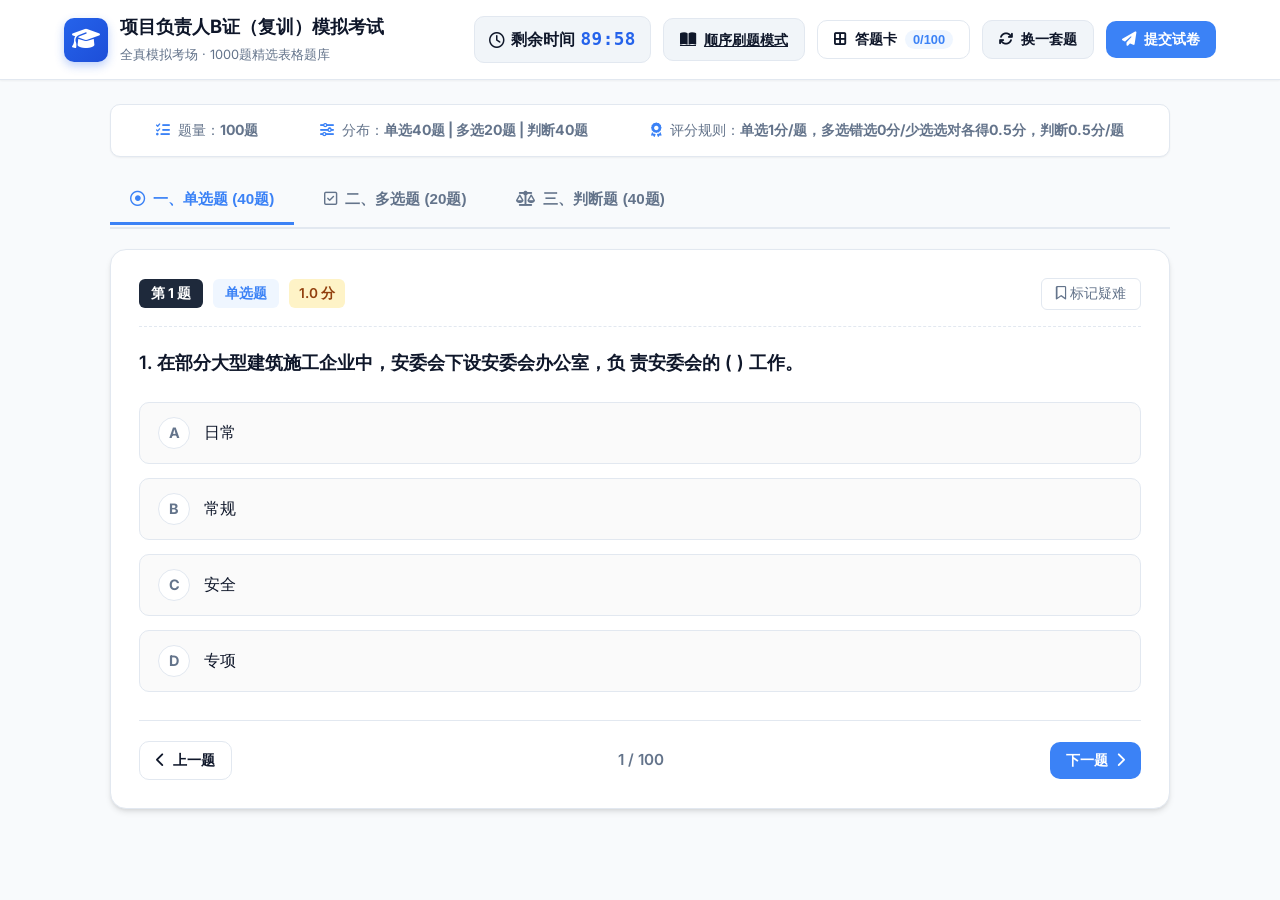
==== index.html @ 8f9ff899 "Add files via upload" ====
<!DOCTYPE html>
<html lang="zh-CN">
<head>
  <meta charset="UTF-8">
  <meta name="viewport" content="width=device-width, initial-scale=1.0">
  <title>项目负责人B证（复训）在线模拟考试系统</title>
  <!-- Google Fonts & Font Awesome Icons -->
  <link rel="preconnect" href="https://fonts.googleapis.com">
  <link rel="preconnect" href="https://fonts.gstatic.com" crossorigin>
  <link href="https://fonts.googleapis.com/css2?family=Inter:wght@400;500;600;700&display=swap" rel="stylesheet">
  <link rel="stylesheet" href="https://cdnjs.cloudflare.com/ajax/libs/font-awesome/6.4.0/css/all.min.css">
  <link rel="stylesheet" href="style.css">
</head>
<body>
  <div id="app">
    <!-- TOP NAVIGATION HEADER -->
    <header class="app-header">
      <div class="header-container">
        <div class="brand">
          <div class="brand-icon"><i class="fa-solid fa-graduation-cap"></i></div>
          <div class="brand-text">
            <h1>项目负责人B证（复训）模拟考试</h1>
            <span class="subtitle">全真模拟考场 · 1000题精选表格题库</span>
          </div>
        </div>

        <div class="header-right">
          <!-- Countdown Timer -->
          <div class="timer-box" id="timerBox">
            <i class="fa-regular fa-clock"></i>
            <span class="timer-label">剩余时间</span>
            <span class="timer-value" id="timerDisplay">90:00</span>
          </div>

          <!-- Switch to Sequential Practice Mode -->
          <a href="顺序练习.html" class="btn btn-secondary" title="进入顺序刷题模式">
            <i class="fa-solid fa-book-open"></i> 顺序刷题模式
          </a>

          <!-- Answer Sheet Button -->
          <button class="btn btn-outline" id="btnToggleSheet" title="查看答题卡">
            <i class="fa-solid fa-border-all"></i> 答题卡
            <span class="badge-count" id="answeredBadge">0/100</span>
          </button>

          <!-- Refresh Exam Button -->
          <button class="btn btn-secondary" id="btnRefreshExam" title="重新抽取考题">
            <i class="fa-solid fa-arrows-rotate"></i> 换一套题
          </button>

          <!-- Submit Button -->
          <button class="btn btn-primary" id="btnSubmitExam">
            <i class="fa-solid fa-paper-plane"></i> 提交试卷
          </button>
        </div>
      </div>
    </header>

    <!-- MAIN CONTENT AREA -->
    <main class="main-container">

      <!-- EXAM IN PROGRESS VIEW -->
      <section id="examView" class="view-section active">
        <!-- Exam Info Bar -->
        <div class="exam-info-bar">
          <div class="info-item">
            <i class="fa-solid fa-list-check"></i>
            <span>题量：<strong>100题</strong></span>
          </div>
          <div class="info-item">
            <i class="fa-solid fa-sliders"></i>
            <span>分布：<strong>单选40题 | 多选20题 | 判断40题</strong></span>
          </div>
          <div class="info-item">
            <i class="fa-solid fa-award"></i>
            <span>评分规则：<strong>单选1分/题，多选错选0分/少选选对各得0.5分，判断0.5分/题</strong></span>
          </div>
        </div>

        <!-- Section Navigation Tabs -->
        <div class="category-tabs">
          <button class="tab-btn active" data-cat="single">
            <i class="fa-regular fa-circle-dot"></i> 一、单选题 (40题)
          </button>
          <button class="tab-btn" data-cat="multiple">
            <i class="fa-regular fa-square-check"></i> 二、多选题 (20题)
          </button>
          <button class="tab-btn" data-cat="tf">
            <i class="fa-solid fa-scale-balanced"></i> 三、判断题 (40题)
          </button>
        </div>

        <!-- Current Question Display Card -->
        <div class="question-card" id="questionCard">
          <div class="card-header">
            <div class="question-tags">
              <span class="tag-num" id="qNumTag">第 1 题</span>
              <span class="tag-type" id="qTypeTag">单选题</span>
              <span class="tag-score" id="qScoreTag">1.0 分</span>
            </div>
            <button class="btn-mark" id="btnMarkCurrent">
              <i class="fa-regular fa-bookmark"></i> <span id="markBtnText">标记疑难</span>
            </button>
          </div>

          <div class="question-body">
            <h2 class="question-title" id="qTitle">题目加载中...</h2>
            <div class="options-container" id="optionsContainer">
              <!-- Options rendered dynamically -->
            </div>
          </div>

          <div class="card-footer">
            <button class="btn btn-outline" id="btnPrevQ">
              <i class="fa-solid fa-chevron-left"></i> 上一题
            </button>
            <div class="quick-jump-info">
              <span id="jumpText">1 / 100</span>
            </div>
            <button class="btn btn-primary" id="btnNextQ">
              下一题 <i class="fa-solid fa-chevron-right"></i>
            </button>
          </div>
        </div>
      </section>

      <!-- RESULT & SCORE ANALYSIS VIEW -->
      <section id="resultView" class="view-section">
        <div class="result-hero-card">
          <div class="score-badge-circle" id="scoreCircle">
            <div class="score-val" id="finalScoreVal">0.0</div>
            <div class="score-max">/ 100 分</div>
          </div>

          <div class="result-meta">
            <div class="status-banner" id="passStatusBanner">
              <i class="fa-solid fa-circle-check"></i> <span id="passStatusText">考试合格</span>
            </div>
            <p class="summary-text" id="summaryText">做答完成，用时 0分0秒</p>

            <div class="score-breakdown-grid">
              <div class="breakdown-card">
                <span class="bd-title">单选题得分</span>
                <span class="bd-val" id="singleScoreVal">0.0 / 40.0</span>
              </div>
              <div class="breakdown-card">
                <span class="bd-title">多选题得分</span>
                <span class="bd-val" id="multiScoreVal">0.0 / [加权]</span>
              </div>
              <div class="breakdown-card">
                <span class="bd-title">判断题得分</span>
                <span class="bd-val" id="tfScoreVal">0.0 / 20.0</span>
              </div>
            </div>

            <div class="result-actions">
              <button class="btn btn-primary btn-lg" id="btnRestartExam">
                <i class="fa-solid fa-arrows-rotate"></i> 再考一次（重新抽题）
              </button>
            </div>
          </div>
        </div>

        <!-- Filter and Review List -->
        <div class="review-section">
          <div class="review-header">
            <h3><i class="fa-solid fa-clipboard-list"></i> 试卷逐题解析与对错统计</h3>
            <div class="filter-btn-group">
              <button class="filter-btn active" data-filter="all">全部题目 (100)</button>
              <button class="filter-btn filter-wrong" data-filter="wrong">仅看错题 (<span id="wrongCountVal">0</span>)</button>
            </div>
          </div>

          <div class="review-list" id="reviewList">
            <!-- Review items dynamically generated -->
          </div>
        </div>
      </section>

    </main>

    <!-- ANSWER SHEET DRAWER MODAL -->
    <div class="modal-overlay" id="sheetModal">
      <div class="modal-card">
        <div class="modal-header">
          <h3><i class="fa-solid fa-border-all"></i> 答题卡 (全100题)</h3>
          <button class="modal-close" id="btnCloseSheet"><i class="fa-solid fa-xmark"></i></button>
        </div>
        <div class="modal-body">
          <div class="sheet-legend">
            <span class="legend-item"><span class="dot legend-answered"></span> 已答</span>
            <span class="legend-item"><span class="dot legend-unanswered"></span> 未答</span>
            <span class="legend-item"><span class="dot legend-marked"></span> 已标记</span>
          </div>

          <div class="sheet-section-title">一、单选题 (1 - 40)</div>
          <div class="sheet-grid" id="sheetGridSingle"></div>

          <div class="sheet-section-title">二、多选题 (41 - 60)</div>
          <div class="sheet-grid" id="sheetGridMulti"></div>

          <div class="sheet-section-title">三、判断题 (61 - 100)</div>
          <div class="sheet-grid" id="sheetGridTF"></div>
        </div>
        <div class="modal-footer">
          <button class="btn btn-primary btn-block" id="btnSubmitFromSheet">
            <i class="fa-solid fa-paper-plane"></i> 确认交卷
          </button>
        </div>
      </div>
    </div>
  </div>

  <!-- Load Question Bank JS -->
  <script src="questions_bank.js"></script>
  <!-- Load Main Application Logic JS -->
  <script src="app.js"></script>
</body>
</html>
---- style.css ----
/* ==========================================================================
   Project Leader B License Online Exam System - Modern Styling System
   ========================================================================== */

:root {
  --primary: #3b82f6;
  --primary-hover: #2563eb;
  --primary-light: #eff6ff;
  --success: #10b981;
  --success-light: #ecfdf5;
  --warning: #f59e0b;
  --warning-light: #fffbeb;
  --danger: #ef4444;
  --danger-light: #fef2f2;
  
  --bg-main: #f8fafc;
  --card-bg: #ffffff;
  --text-main: #0f172a;
  --text-muted: #64748b;
  --text-light: #94a3b8;
  --border-color: #e2e8f0;
  
  --shadow-sm: 0 1px 2px 0 rgb(0 0 0 / 0.05);
  --shadow-md: 0 4px 6px -1px rgb(0 0 0 / 0.1), 0 2px 4px -2px rgb(0 0 0 / 0.1);
  --shadow-lg: 0 10px 15px -3px rgb(0 0 0 / 0.1), 0 4px 6px -4px rgb(0 0 0 / 0.1);
  --radius-sm: 6px;
  --radius-md: 10px;
  --radius-lg: 16px;
  
  --font-sans: 'Inter', -apple-system, BlinkMacSystemFont, "Segoe UI", Roboto, "Helvetica Neue", Arial, sans-serif;
}

* {
  box-sizing: border-box;
  margin: 0;
  padding: 0;
}

body {
  font-family: var(--font-sans);
  background-color: var(--bg-main);
  color: var(--text-main);
  line-height: 1.6;
  -webkit-font-smoothing: antialiased;
}

#app {
  display: flex;
  flex-direction: column;
  min-height: 100vh;
}

/* ==================== HEADER ==================== */
.app-header {
  background-color: var(--card-bg);
  border-bottom: 1px solid var(--border-color);
  position: sticky;
  top: 0;
  z-index: 100;
  box-shadow: var(--shadow-sm);
}

.header-container {
  max-width: 1200px;
  margin: 0 auto;
  padding: 12px 24px;
  display: flex;
  align-items: center;
  justify-content: space-between;
  gap: 16px;
}

.brand {
  display: flex;
  align-items: center;
  gap: 12px;
}

.brand-icon {
  width: 44px;
  height: 44px;
  background: linear-gradient(135deg, #2563eb, #1d4ed8);
  color: white;
  border-radius: var(--radius-md);
  display: flex;
  align-items: center;
  justify-content: center;
  font-size: 1.4rem;
  box-shadow: 0 4px 10px rgba(37, 99, 235, 0.3);
}

.brand-text h1 {
  font-size: 1.15rem;
  font-weight: 700;
  color: var(--text-main);
}

.brand-text .subtitle {
  font-size: 0.8rem;
  color: var(--text-muted);
}

.header-right {
  display: flex;
  align-items: center;
  gap: 12px;
}

/* Timer */
.timer-box {
  display: flex;
  align-items: center;
  gap: 6px;
  background-color: #f1f5f9;
  padding: 8px 14px;
  border-radius: var(--radius-md);
  font-weight: 600;
  border: 1px solid var(--border-color);
  transition: all 0.3s ease;
}

.timer-box.warning {
  background-color: var(--danger-light);
  color: var(--danger);
  border-color: #fca5a5;
  animation: pulse 1.5s infinite;
}

.timer-value {
  font-size: 1.1rem;
  font-family: monospace;
  letter-spacing: 0.5px;
  color: var(--primary-hover);
}

.timer-box.warning .timer-value {
  color: var(--danger);
}

@keyframes pulse {
  0% { transform: scale(1); }
  50% { transform: scale(1.03); }
  100% { transform: scale(1); }
}

/* Buttons */
.btn {
  display: inline-flex;
  align-items: center;
  justify-content: center;
  gap: 8px;
  padding: 9px 16px;
  font-size: 0.9rem;
  font-weight: 600;
  border-radius: var(--radius-md);
  border: none;
  cursor: pointer;
  transition: all 0.2s ease;
}

.btn-primary {
  background-color: var(--primary);
  color: white;
}
.btn-primary:hover {
  background-color: var(--primary-hover);
  box-shadow: 0 4px 12px rgba(37, 99, 235, 0.25);
}

.btn-secondary {
  background-color: #f1f5f9;
  color: var(--text-main);
  border: 1px solid var(--border-color);
}
.btn-secondary:hover {
  background-color: #e2e8f0;
}

.btn-outline {
  background-color: transparent;
  color: var(--text-main);
  border: 1px solid var(--border-color);
}
.btn-outline:hover {
  background-color: var(--primary-light);
  color: var(--primary);
  border-color: var(--primary);
}

.badge-count {
  background-color: var(--primary-light);
  color: var(--primary);
  padding: 2px 8px;
  border-radius: 12px;
  font-size: 0.8rem;
  font-weight: 700;
}

.btn-lg {
  padding: 12px 28px;
  font-size: 1.05rem;
}

/* ==================== MAIN CONTENT ==================== */
.main-container {
  flex: 1;
  max-width: 1100px;
  width: 100%;
  margin: 24px auto;
  padding: 0 20px;
}

.view-section {
  display: none;
}
.view-section.active {
  display: block;
}

/* Exam Info Bar */
.exam-info-bar {
  display: flex;
  align-items: center;
  justify-content: space-around;
  background: white;
  padding: 14px 20px;
  border-radius: var(--radius-md);
  border: 1px solid var(--border-color);
  margin-bottom: 20px;
  box-shadow: var(--shadow-sm);
  flex-wrap: wrap;
  gap: 12px;
}

.info-item {
  display: flex;
  align-items: center;
  gap: 8px;
  font-size: 0.88rem;
  color: var(--text-muted);
}
.info-item i {
  color: var(--primary);
}

/* Section Navigation Tabs */
.category-tabs {
  display: flex;
  gap: 10px;
  margin-bottom: 20px;
  border-bottom: 2px solid var(--border-color);
  padding-bottom: 2px;
}

.tab-btn {
  padding: 12px 20px;
  background: transparent;
  border: none;
  border-bottom: 3px solid transparent;
  font-size: 0.95rem;
  font-weight: 600;
  color: var(--text-muted);
  cursor: pointer;
  transition: all 0.2s ease;
  display: flex;
  align-items: center;
  gap: 8px;
}

.tab-btn:hover {
  color: var(--primary);
}

.tab-btn.active {
  color: var(--primary);
  border-bottom-color: var(--primary);
}

/* Question Card */
.question-card {
  background: white;
  border-radius: var(--radius-lg);
  border: 1px solid var(--border-color);
  box-shadow: var(--shadow-md);
  padding: 28px;
}

.card-header {
  display: flex;
  align-items: center;
  justify-content: space-between;
  margin-bottom: 20px;
  padding-bottom: 16px;
  border-bottom: 1px dashed var(--border-color);
}

.question-tags {
  display: flex;
  align-items: center;
  gap: 10px;
}

.tag-num {
  background-color: #1e293b;
  color: white;
  padding: 4px 12px;
  border-radius: var(--radius-sm);
  font-size: 0.85rem;
  font-weight: 700;
}

.tag-type {
  background-color: var(--primary-light);
  color: var(--primary);
  padding: 4px 12px;
  border-radius: var(--radius-sm);
  font-size: 0.85rem;
  font-weight: 600;
}

.tag-score {
  background-color: #fef3c7;
  color: #92400e;
  padding: 4px 10px;
  border-radius: var(--radius-sm);
  font-size: 0.85rem;
  font-weight: 600;
}

.btn-mark {
  background: transparent;
  border: 1px solid var(--border-color);
  color: var(--text-muted);
  padding: 6px 14px;
  border-radius: var(--radius-sm);
  font-size: 0.85rem;
  cursor: pointer;
  transition: all 0.2s ease;
}

.btn-mark:hover, .btn-mark.marked {
  background-color: var(--warning-light);
  color: var(--warning);
  border-color: var(--warning);
}

.question-title {
  font-size: 1.15rem;
  font-weight: 600;
  line-height: 1.7;
  color: var(--text-main);
  margin-bottom: 24px;
}

/* Options Container */
.options-container {
  display: flex;
  flex-direction: column;
  gap: 14px;
  margin-bottom: 28px;
}

.option-item {
  display: flex;
  align-items: center;
  gap: 14px;
  padding: 14px 18px;
  border-radius: var(--radius-md);
  border: 1.5px solid var(--border-color);
  background-color: #fafafa;
  cursor: pointer;
  transition: all 0.2s ease;
  user-select: none;
}

.option-item:hover {
  border-color: #93c5fd;
  background-color: var(--primary-light);
}

.option-item.selected {
  border-color: var(--primary);
  background-color: var(--primary-light);
  box-shadow: 0 0 0 1px var(--primary);
}

.option-key {
  width: 32px;
  height: 32px;
  border-radius: 50%;
  background-color: white;
  border: 1.5px solid var(--border-color);
  display: flex;
  align-items: center;
  justify-content: center;
  font-weight: 700;
  font-size: 0.9rem;
  color: var(--text-muted);
  flex-shrink: 0;
  transition: all 0.2s ease;
}

.option-item.selected .option-key {
  background-color: var(--primary);
  border-color: var(--primary);
  color: white;
}

.option-text {
  font-size: 1rem;
  color: var(--text-main);
  flex: 1;
}

/* Card Footer Nav */
.card-footer {
  display: flex;
  align-items: center;
  justify-content: space-between;
  padding-top: 20px;
  border-top: 1px solid var(--border-color);
}

.quick-jump-info {
  font-weight: 600;
  color: var(--text-muted);
  font-size: 0.95rem;
}

/* ==================== RESULT VIEW ==================== */
.result-hero-card {
  background: white;
  border-radius: var(--radius-lg);
  border: 1px solid var(--border-color);
  box-shadow: var(--shadow-lg);
  padding: 36px;
  display: flex;
  align-items: center;
  gap: 40px;
  margin-bottom: 30px;
}

.score-badge-circle {
  width: 170px;
  height: 170px;
  border-radius: 50%;
  background: linear-gradient(135deg, #10b981, #059669);
  color: white;
  display: flex;
  flex-direction: column;
  align-items: center;
  justify-content: center;
  box-shadow: 0 10px 25px rgba(16, 185, 129, 0.3);
  flex-shrink: 0;
}

.score-badge-circle.fail {
  background: linear-gradient(135deg, #ef4444, #dc2626);
  box-shadow: 0 10px 25px rgba(239, 68, 68, 0.3);
}

.score-val {
  font-size: 2.8rem;
  font-weight: 800;
  line-height: 1;
}

.score-max {
  font-size: 0.85rem;
  opacity: 0.85;
  margin-top: 4px;
}

.result-meta {
  flex: 1;
}

.status-banner {
  display: inline-flex;
  align-items: center;
  gap: 8px;
  font-size: 1.3rem;
  font-weight: 700;
  color: var(--success);
  margin-bottom: 6px;
}

.status-banner.fail {
  color: var(--danger);
}

.summary-text {
  color: var(--text-muted);
  font-size: 0.95rem;
  margin-bottom: 20px;
}

.score-breakdown-grid {
  display: grid;
  grid-template-columns: repeat(auto-fit, minmax(130px, 1fr));
  gap: 12px;
  margin-bottom: 24px;
}

.breakdown-card {
  background: #f8fafc;
  padding: 12px 16px;
  border-radius: var(--radius-md);
  border: 1px solid var(--border-color);
  display: flex;
  flex-direction: column;
}

.bd-title {
  font-size: 0.8rem;
  color: var(--text-muted);

}

.bd-val {
  font-size: 1.1rem;
  font-weight: 700;
  color: var(--text-main);
  margin-top: 2px;
}

/* Review Section */
.review-section {
  background: white;
  border-radius: var(--radius-lg);
  border: 1px solid var(--border-color);
  box-shadow: var(--shadow-sm);
  padding: 24px;
}

.review-header {
  display: flex;
  align-items: center;
  justify-content: space-between;
  margin-bottom: 20px;
  padding-bottom: 16px;
  border-bottom: 1px solid var(--border-color);
  flex-wrap: wrap;
  gap: 12px;
}

.review-header h3 {
  font-size: 1.1rem;
  font-weight: 700;

  display: flex;
  align-items: center;
  gap: 8px;
}

.filter-btn-group {
  display: flex;
  gap: 8px;
}

.filter-btn {
  padding: 6px 14px;
  border-radius: 20px;
  border: 1px solid var(--border-color);
  background: transparent;
  font-size: 0.85rem;
  font-weight: 600;
  color: var(--text-muted);
  cursor: pointer;
  transition: all 0.2s ease;
}

.filter-btn.active {
  background-color: var(--primary);
  color: white;
  border-color: var(--primary);
}

.filter-btn.filter-wrong.active {
  background-color: var(--danger);
  border-color: var(--danger);
}

.review-list {
  display: flex;
  flex-direction: column;
  gap: 20px;
}

.review-item {
  border: 1px solid var(--border-color);
  border-radius: var(--radius-md);
  padding: 20px;
  background-color: #fafafa;
}

.review-item.correct {
  border-left: 5px solid var(--success);
}

.review-item.wrong {
  border-left: 5px solid var(--danger);
}

.review-item.partial {
  border-left: 5px solid var(--warning);
}

.review-item-header {
  display: flex;
  align-items: center;
  justify-content: space-between;
  margin-bottom: 12px;
}

.badge-result {
  font-size: 0.8rem;
  font-weight: 700;
  padding: 3px 10px;
  border-radius: 12px;
}

.badge-result.correct {
  background-color: var(--success-light);
  color: var(--success);
}

.badge-result.wrong {
  background-color: var(--danger-light);
  color: var(--danger);
}

.badge-result.partial {
  background-color: var(--warning-light);
  color: var(--warning);
}

.review-prompt {
  font-size: 1rem;
  font-weight: 600;
  margin-bottom: 14px;
  line-height: 1.6;
}

.review-opts {
  display: flex;
  flex-direction: column;
  gap: 8px;
  margin-bottom: 14px;
}

.review-opt-line {
  font-size: 0.9rem;
  padding: 8px 12px;
  border-radius: var(--radius-sm);
  background-color: white;
  border: 1px solid var(--border-color);
}

.review-opt-line.is-user {
  border-color: #fca5a5;
  background-color: var(--danger-light);
  color: var(--danger);
}

.review-opt-line.is-correct {
  border-color: #6ee7b7;
  background-color: var(--success-light);
  color: var(--success);
  font-weight: 600;
}

.review-ans-row {
  display: flex;
  gap: 20px;
  font-size: 0.9rem;
  background-color: white;
  padding: 10px 14px;
  border-radius: var(--radius-sm);
  border: 1px solid var(--border-color);
}

/* ==================== MODAL / ANSWER SHEET ==================== */
.modal-overlay {
  position: fixed;
  top: 0;
  left: 0;
  right: 0;
  bottom: 0;
  background-color: rgba(15, 23, 42, 0.5);
  backdrop-filter: blur(4px);
  display: flex;
  align-items: center;
  justify-content: center;
  z-index: 200;
  opacity: 0;
  pointer-events: none;
  transition: opacity 0.25s ease;
}

.modal-overlay.active {
  opacity: 1;
  pointer-events: auto;
}

.modal-card {
  background: white;
  width: 90%;
  max-width: 680px;
  max-height: 85vh;
  border-radius: var(--radius-lg);
  box-shadow: var(--shadow-lg);
  display: flex;
  flex-direction: column;
  overflow: hidden;
  animation: slideUp 0.3s ease;
}

@keyframes slideUp {
  from { transform: translateY(20px); opacity: 0; }
  to { transform: translateY(0); opacity: 1; }
}

.modal-header {
  padding: 18px 24px;
  border-bottom: 1px solid var(--border-color);
  display: flex;
  align-items: center;
  justify-content: space-between;
}

.modal-header h3 {
  font-size: 1.1rem;
  font-weight: 700;
}

.modal-close {
  background: transparent;
  border: none;
  font-size: 1.2rem;
  color: var(--text-muted);
  cursor: pointer;
}

.modal-body {
  padding: 20px 24px;
  overflow-y: auto;
  flex: 1;
}

.sheet-legend {
  display: flex;
  gap: 16px;
  margin-bottom: 16px;
  font-size: 0.85rem;
}

.legend-item {
  display: flex;
  align-items: center;
  gap: 6px;
}

.dot {
  width: 10px;
  height: 10px;
  border-radius: 50%;
}

.legend-answered { background-color: var(--primary); }
.legend-unanswered { background-color: #cbd5e1; }
.legend-marked { background-color: var(--warning); }

.sheet-section-title {
  font-size: 0.85rem;
  font-weight: 700;
  color: var(--text-muted);
  margin: 14px 0 10px 0;
}

.sheet-grid {
  display: grid;
  grid-template-columns: repeat(auto-fill, minmax(42px, 1fr));
  gap: 8px;
}

.sheet-btn {
  height: 38px;
  border-radius: var(--radius-sm);
  border: 1px solid var(--border-color);
  background-color: #f8fafc;
  font-size: 0.85rem;
  font-weight: 600;
  color: var(--text-main);
  cursor: pointer;
  display: flex;
  align-items: center;
  justify-content: center;
  position: relative;
  transition: all 0.15s ease;
}

.sheet-btn:hover {
  border-color: var(--primary);
  color: var(--primary);
}

.sheet-btn.answered {
  background-color: var(--primary);
  border-color: var(--primary);
  color: white;
}

.sheet-btn.marked::after {
  content: '';
  position: absolute;
  top: 3px;
  right: 3px;
  width: 7px;
  height: 7px;
  background-color: var(--warning);
  border-radius: 50%;
}

.sheet-btn.current {
  box-shadow: 0 0 0 2px var(--warning-light), 0 0 0 4px var(--primary);
}

.modal-footer {
  padding: 16px 24px;
  border-top: 1px solid var(--border-color);
  background-color: #fafafa;
}

.btn-block {
  width: 100%;
}

/* Responsive adjustments */
@media (max-width: 768px) {
  .header-container {
    flex-direction: column;
    align-items: flex-start;
  }
  .header-right {
    width: 100%;
    justify-content: space-between;
  }
  .result-hero-card {
    flex-direction: column;
    text-align: center;
  }
  .card-footer {
    flex-wrap: wrap;
    gap: 12px;
  }
}
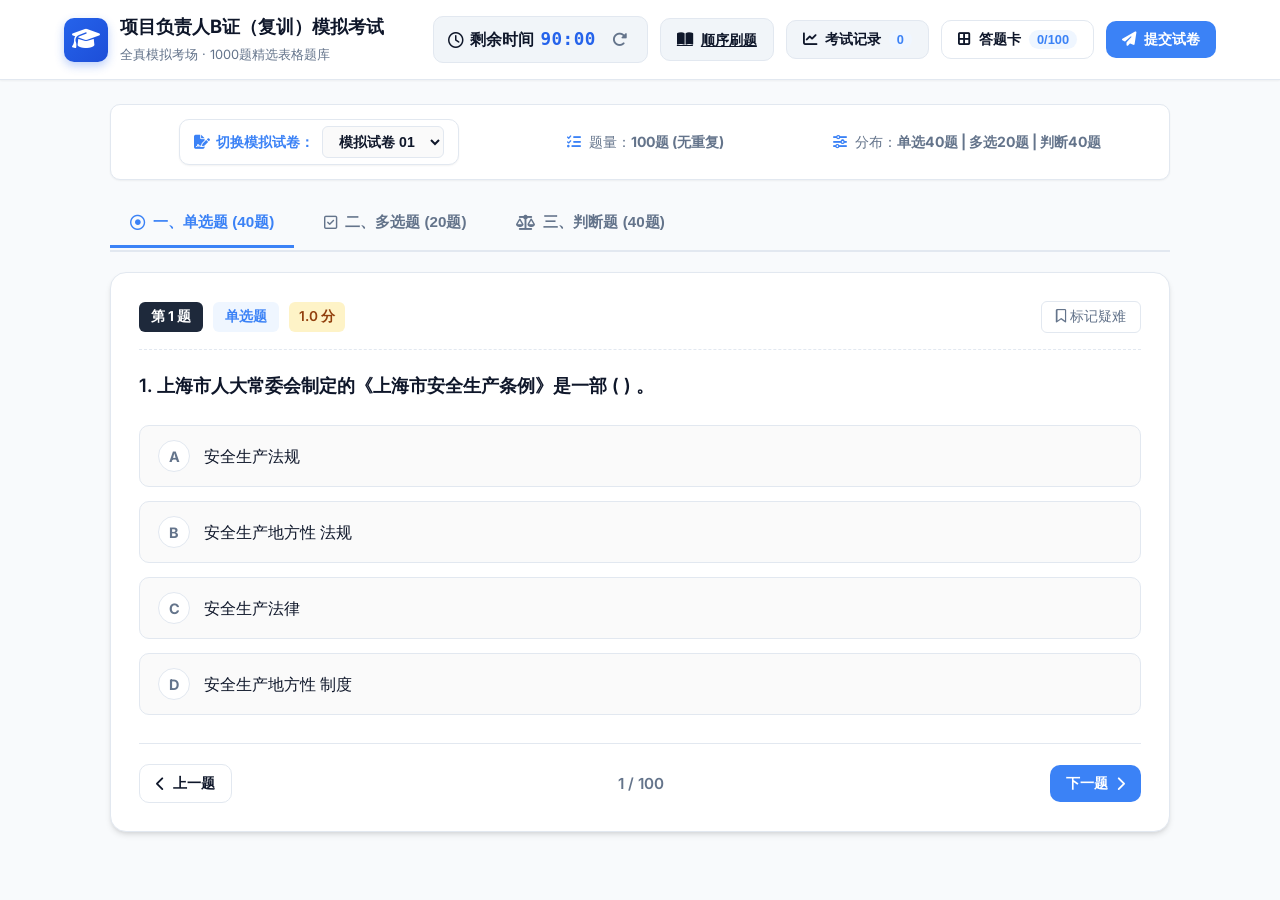
==== commit 10f9a843: "Add files via upload" ====
--- a/index.html
+++ b/index.html
@@ -30,12 +30,21 @@
             <i class="fa-regular fa-clock"></i>
             <span class="timer-label">剩余时间</span>
             <span class="timer-value" id="timerDisplay">90:00</span>
+            <button class="btn-reset-timer" id="btnResetTimer" title="刷新/重置考试时间为 90分钟">
+              <i class="fa-solid fa-rotate-right"></i>
+            </button>
           </div>
 
           <!-- Switch to Sequential Practice Mode -->
           <a href="顺序练习.html" class="btn btn-secondary" title="进入顺序刷题模式">
-            <i class="fa-solid fa-book-open"></i> 顺序刷题模式
+            <i class="fa-solid fa-book-open"></i> 顺序刷题
           </a>
+
+          <!-- History Records Button -->
+          <button class="btn btn-secondary" id="btnExamHistory" title="查看考试记录与数据分析">
+            <i class="fa-solid fa-chart-line"></i> 考试记录
+            <span class="badge-count" id="recordCountBadge">0</span>
+          </button>
 
           <!-- Answer Sheet Button -->
           <button class="btn btn-outline" id="btnToggleSheet" title="查看答题卡">
@@ -43,11 +52,6 @@
             <span class="badge-count" id="answeredBadge">0/100</span>
           </button>
 
-          <!-- Refresh Exam Button -->
-          <button class="btn btn-secondary" id="btnRefreshExam" title="重新抽取考题">
-            <i class="fa-solid fa-arrows-rotate"></i> 换一套题
-          </button>
-
           <!-- Submit Button -->
           <button class="btn btn-primary" id="btnSubmitExam">
             <i class="fa-solid fa-paper-plane"></i> 提交试卷
@@ -61,19 +65,31 @@
 
       <!-- EXAM IN PROGRESS VIEW -->
       <section id="examView" class="view-section active">
-        <!-- Exam Info Bar -->
+        <!-- Exam Info Bar & Paper Selector -->
         <div class="exam-info-bar">
+          <div class="paper-select-wrapper">
+            <label for="paperSelect"><i class="fa-solid fa-file-signature"></i> 切换模拟试卷：</label>
+            <select id="paperSelect" class="paper-select-dropdown">
+              <option value="1">模拟试卷 01</option>
+              <option value="2">模拟试卷 02</option>
+              <option value="3">模拟试卷 03</option>
+              <option value="4">模拟试卷 04</option>
+              <option value="5">模拟试卷 05</option>
+              <option value="6">模拟试卷 06</option>
+              <option value="7">模拟试卷 07</option>
+              <option value="8">模拟试卷 08</option>
+              <option value="9">模拟试卷 09</option>
+              <option value="10">模拟试卷 10</option>
+            </select>
+          </div>
+
           <div class="info-item">
             <i class="fa-solid fa-list-check"></i>
-            <span>题量：<strong>100题</strong></span>
+            <span>题量：<strong>100题 (无重复)</strong></span>
           </div>
           <div class="info-item">
             <i class="fa-solid fa-sliders"></i>
             <span>分布：<strong>单选40题 | 多选20题 | 判断40题</strong></span>
-          </div>
-          <div class="info-item">
-            <i class="fa-solid fa-award"></i>
-            <span>评分规则：<strong>单选1分/题，多选错选0分/少选选对各得0.5分，判断0.5分/题</strong></span>
           </div>
         </div>
 
@@ -124,8 +140,9 @@
         </div>
       </section>
 
-      <!-- RESULT & SCORE ANALYSIS VIEW -->
+      <!-- RESULT & DETAILED SCORE ANALYTICS VIEW -->
       <section id="resultView" class="view-section">
+        <!-- Hero Score Header -->
         <div class="result-hero-card">
           <div class="score-badge-circle" id="scoreCircle">
             <div class="score-val" id="finalScoreVal">0.0</div>
@@ -138,36 +155,139 @@
             </div>
             <p class="summary-text" id="summaryText">做答完成，用时 0分0秒</p>
 
-            <div class="score-breakdown-grid">
-              <div class="breakdown-card">
-                <span class="bd-title">单选题得分</span>
-                <span class="bd-val" id="singleScoreVal">0.0 / 40.0</span>
-              </div>
-              <div class="breakdown-card">
-                <span class="bd-title">多选题得分</span>
-                <span class="bd-val" id="multiScoreVal">0.0 / [加权]</span>
-              </div>
-              <div class="breakdown-card">
-                <span class="bd-title">判断题得分</span>
-                <span class="bd-val" id="tfScoreVal">0.0 / 20.0</span>
-              </div>
-            </div>
-
             <div class="result-actions">
-              <button class="btn btn-primary btn-lg" id="btnRestartExam">
-                <i class="fa-solid fa-arrows-rotate"></i> 再考一次（重新抽题）
-              </button>
-            </div>
-          </div>
-        </div>
-
-        <!-- Filter and Review List -->
-        <div class="review-section">
+              <button class="btn btn-primary" id="btnRestartExam">
+                <i class="fa-solid fa-arrows-rotate"></i> 重新作答本卷
+              </button>
+              <button class="btn btn-secondary" id="btnOpenHistoryView">
+                <i class="fa-solid fa-clock-rotate-left"></i> 查看历史考试记录
+              </button>
+            </div>
+          </div>
+        </div>
+
+        <!-- DETAILED ANALYTICS DASHBOARD -->
+        <div class="analytics-dashboard-card">
+          <h3 class="dashboard-title"><i class="fa-solid fa-chart-pie"></i> 试卷三维深度数据分析</h3>
+          
+          <div class="analytics-grid">
+            <!-- Single Choice Analytics -->
+            <div class="analytics-card">
+              <div class="card-top">
+                <div class="type-icon single-color"><i class="fa-regular fa-circle-dot"></i></div>
+                <div class="type-name">单选题数据分析</div>
+              </div>
+              <div class="score-rate-row">
+                <span class="rate-label">得分率</span>
+                <span class="rate-val" id="singleScoreRateVal">0.0%</span>
+              </div>
+              <div class="stat-progress-bar">
+                <div class="fill" id="singleScoreFill" style="width: 0%;"></div>
+              </div>
+              <div class="stat-metrics-list">
+                <div class="metric-item">
+                  <span>正确题数：</span>
+                  <strong id="singleCorrectText">0 / 40 题</strong>
+                </div>
+                <div class="metric-item">
+                  <span>单选得分：</span>
+                  <strong id="singleScoreVal">0.0 / 40.0 分</strong>
+                </div>
+              </div>
+            </div>
+
+            <!-- Multiple Choice Analytics (3-Way Split!) -->
+            <div class="analytics-card">
+              <div class="card-top">
+                <div class="type-icon multi-color"><i class="fa-regular fa-square-check"></i></div>
+                <div class="type-name">多选题数据分析 (分拆统计)</div>
+              </div>
+              <div class="score-rate-row">
+                <span class="rate-label">得分率</span>
+                <span class="rate-val" id="multiScoreRateVal">0.0%</span>
+              </div>
+              <div class="stat-progress-bar">
+                <div class="fill multi-bg" id="multiScoreFill" style="width: 0%;"></div>
+              </div>
+              <div class="stat-metrics-list">
+                <div class="metric-item">
+                  <span>全对数量 (正确):</span>
+                  <strong class="text-success" id="multiCorrectText">0 题 (0.0%)</strong>
+                </div>
+                <div class="metric-item">
+                  <span>漏选数量 (少选):</span>
+                  <strong class="text-warning" id="multiMissedText">0 题 (0.0%)</strong>
+                </div>
+                <div class="metric-item">
+                  <span>错选数量 (选错):</span>
+                  <strong class="text-danger" id="multiWrongText">0 题 (0.0%)</strong>
+                </div>
+                <div class="metric-item" style="border-top: 1px dashed var(--border-color); padding-top: 6px;">
+                  <span>多选得分：</span>
+                  <strong id="multiScoreVal">0.0 / 40.0 分</strong>
+                </div>
+              </div>
+            </div>
+
+            <!-- True/False Choice Analytics -->
+            <div class="analytics-card">
+              <div class="card-top">
+                <div class="type-icon tf-color"><i class="fa-solid fa-scale-balanced"></i></div>
+                <div class="type-name">判断题数据分析</div>
+              </div>
+              <div class="score-rate-row">
+                <span class="rate-label">得分率</span>
+                <span class="rate-val" id="tfScoreRateVal">0.0%</span>
+              </div>
+              <div class="stat-progress-bar">
+                <div class="fill tf-bg" id="tfScoreFill" style="width: 0%;"></div>
+              </div>
+              <div class="stat-metrics-list">
+                <div class="metric-item">
+                  <span>正确题数：</span>
+                  <strong id="tfCorrectText">0 / 40 题</strong>
+                </div>
+                <div class="metric-item">
+                  <span>判断得分：</span>
+                  <strong id="tfScoreVal">0.0 / 20.0 分</strong>
+                </div>
+              </div>
+            </div>
+          </div>
+        </div>
+
+        <!-- EXAM-SPECIFIC WRONG QUESTIONS SECTION (With Category Filter) -->
+        <div class="exam-wrong-section" id="examWrongSection">
+          <div class="exam-wrong-header">
+            <h3><i class="fa-solid fa-triangle-exclamation"></i> 本套试卷专属错题集 (<span id="examWrongTotalCount">0</span> 题)</h3>
+            <div class="exam-wrong-filter-bar">
+              <button class="exam-filter-btn active" data-exam-filter="all">
+                全部错题 (<span id="filterCountAll">0</span>)
+              </button>
+              <button class="exam-filter-btn" data-exam-filter="single">
+                单选题 (<span id="filterCountSingle">0</span>)
+              </button>
+              <button class="exam-filter-btn" data-exam-filter="multiple">
+                多选题 (<span id="filterCountMultiple">0</span>)
+              </button>
+              <button class="exam-filter-btn" data-exam-filter="tf">
+                判断题 (<span id="filterCountTF">0</span>)
+              </button>
+            </div>
+          </div>
+
+          <div class="review-list" id="examWrongReviewList">
+            <!-- Wrong items dynamically generated -->
+          </div>
+        </div>
+
+        <!-- Full Review List Container -->
+        <div class="review-section" style="margin-top: 24px;">
           <div class="review-header">
-            <h3><i class="fa-solid fa-clipboard-list"></i> 试卷逐题解析与对错统计</h3>
+            <h3><i class="fa-solid fa-clipboard-list"></i> 试卷全量 100 题逐题解析</h3>
             <div class="filter-btn-group">
-              <button class="filter-btn active" data-filter="all">全部题目 (100)</button>
-              <button class="filter-btn filter-wrong" data-filter="wrong">仅看错题 (<span id="wrongCountVal">0</span>)</button>
+              <button class="filter-btn active" data-filter="all">全量题目 (100)</button>
+              <button class="filter-btn filter-wrong" data-filter="wrong">仅看错题与漏选 (<span id="wrongCountVal">0</span>)</button>
             </div>
           </div>
 
@@ -209,11 +329,44 @@
         </div>
       </div>
     </div>
+
+    <!-- EXAM HISTORY RECORDS MODAL -->
+    <div class="modal-overlay" id="historyModal">
+      <div class="modal-card modal-lg">
+        <div class="modal-header">
+          <h3><i class="fa-solid fa-clock-rotate-left"></i> 模拟考试历史记录与数据档案</h3>
+          <button class="modal-close" id="btnCloseHistory"><i class="fa-solid fa-xmark"></i></button>
+        </div>
+        <div class="modal-body">
+          <div class="history-summary-bar">
+            <div class="h-stat-item">
+              <span>累计提交考卷</span>
+              <strong id="hTotalExams">0 套</strong>
+            </div>
+            <div class="h-stat-item">
+              <span>合格卷数</span>
+              <strong class="text-success" id="hPassExams">0 套</strong>
+            </div>
+            <div class="h-stat-item">
+              <span>平均得分</span>
+              <strong id="hAvgScore">0.0 分</strong>
+            </div>
+            <button class="btn btn-sm btn-outline-danger" id="btnClearHistory">
+              <i class="fa-solid fa-trash-can"></i> 清空考试记录
+            </button>
+          </div>
+
+          <div class="history-records-list" id="historyRecordsList">
+            <!-- Records rendered dynamically -->
+          </div>
+        </div>
+      </div>
+    </div>
   </div>
 
   <!-- Load Question Bank JS -->
-  <script src="questions_bank.js"></script>
+  <script src="questions_bank.js?v=20260731_v3"></script>
   <!-- Load Main Application Logic JS -->
-  <script src="app.js"></script>
+  <script src="app.js?v=20260731_v3"></script>
 </body>
 </html>
--- a/style.css
+++ b/style.css
@@ -137,6 +137,27 @@
   color: var(--danger);
 }
 
+.btn-reset-timer {
+  background: transparent;
+  border: none;
+  color: var(--text-muted);
+  cursor: pointer;
+  padding: 4px 6px;
+  border-radius: 4px;
+  display: flex;
+  align-items: center;
+  justify-content: center;
+  font-size: 0.95rem;
+  transition: all 0.25s ease;
+  margin-left: 4px;
+}
+
+.btn-reset-timer:hover {
+  background-color: var(--primary-light);
+  color: var(--primary);
+  transform: rotate(180deg);
+}
+
 @keyframes pulse {
   0% { transform: scale(1); }
   50% { transform: scale(1.03); }
@@ -855,3 +876,348 @@
     gap: 12px;
   }
 }
+
+/* ==================== PAPER SELECTOR & HEADER EXTRA ==================== */
+.paper-select-wrapper {
+  display: flex;
+  align-items: center;
+  gap: 8px;
+  background-color: var(--card-bg);
+  padding: 6px 14px;
+  border-radius: var(--radius-md);
+  border: 1px solid var(--border-color);
+  box-shadow: var(--shadow-sm);
+}
+
+.paper-select-wrapper label {
+  font-size: 0.88rem;
+  font-weight: 700;
+  color: var(--primary);
+  display: flex;
+  align-items: center;
+  gap: 6px;
+
+}
+
+.paper-select-dropdown {
+  padding: 6px 12px;
+  border-radius: var(--radius-sm);
+  border: 1px solid var(--border-color);
+  font-size: 0.88rem;
+  font-weight: 600;
+  color: var(--text-main);
+  outline: none;
+  background-color: #fafafa;
+  cursor: pointer;
+
+}
+
+.paper-select-dropdown:focus {
+  border-color: var(--primary);
+}
+
+/* ==================== ANALYTICS DASHBOARD CARD ==================== */
+.analytics-dashboard-card {
+  background-color: var(--card-bg);
+  border: 1px solid var(--border-color);
+  border-radius: var(--radius-lg);
+  padding: 24px;
+  margin-top: 24px;
+  box-shadow: var(--shadow-sm);
+}
+
+.dashboard-title {
+  font-size: 1.15rem;
+  font-weight: 700;
+  color: var(--text-main);
+  margin-bottom: 20px;
+  display: flex;
+  align-items: center;
+  gap: 10px;
+}
+
+.analytics-grid {
+  display: grid;
+  grid-template-columns: repeat(auto-fit, minmax(300px, 1fr));
+  gap: 20px;
+}
+
+.analytics-card {
+  background-color: #f8fafc;
+  border: 1.5px solid var(--border-color);
+  border-radius: var(--radius-md);
+  padding: 18px;
+  display: flex;
+  flex-direction: column;
+  gap: 12px;
+}
+
+.analytics-card .card-top {
+  display: flex;
+  align-items: center;
+  gap: 12px;
+}
+
+.analytics-card .type-icon {
+  width: 38px;
+  height: 38px;
+  border-radius: var(--radius-md);
+  display: flex;
+  align-items: center;
+  justify-content: center;
+  font-size: 1.1rem;
+  color: white;
+}
+
+.single-color { background-color: #3b82f6; }
+.multi-color { background-color: #8b5cf6; }
+.tf-color { background-color: #059669; }
+
+.analytics-card .type-name {
+  font-size: 1rem;
+  font-weight: 700;
+  color: var(--text-main);
+}
+
+.score-rate-row {
+  display: flex;
+  justify-content: space-between;
+  align-items: center;
+}
+
+.score-rate-row .rate-label {
+  font-size: 0.85rem;
+  color: var(--text-muted);
+  font-weight: 600;
+}
+
+.score-rate-row .rate-val {
+  font-size: 1.35rem;
+  font-weight: 800;
+  color: var(--primary);
+}
+
+.stat-progress-bar {
+  height: 8px;
+  background-color: #e2e8f0;
+  border-radius: 4px;
+  overflow: hidden;
+}
+
+.stat-progress-bar .fill {
+  height: 100%;
+  background-color: var(--primary);
+  transition: width 0.4s ease;
+}
+
+.stat-progress-bar .fill.multi-bg { background-color: #8b5cf6; }
+.stat-progress-bar .fill.tf-bg { background-color: #059669; }
+
+.stat-metrics-list {
+  display: flex;
+  flex-direction: column;
+  gap: 8px;
+  margin-top: 4px;
+}
+
+.metric-item {
+  display: flex;
+  justify-content: space-between;
+  font-size: 0.88rem;
+  color: var(--text-muted);
+}
+
+.metric-item strong {
+  font-weight: 700;
+}
+
+.text-success { color: var(--success) !important; }
+.text-warning { color: var(--warning) !important; }
+.text-danger { color: var(--danger) !important; }
+
+/* ==================== EXAM WRONG QUESTIONS SECTION ==================== */
+.exam-wrong-section {
+  background-color: var(--card-bg);
+  border: 1px solid #fca5a5;
+  border-radius: var(--radius-lg);
+  padding: 24px;
+  margin-top: 24px;
+  box-shadow: 0 4px 12px rgba(239, 68, 68, 0.06);
+}
+
+.exam-wrong-header {
+  display: flex;
+  justify-content: space-between;
+  align-items: center;
+  margin-bottom: 20px;
+  flex-wrap: wrap;
+  gap: 16px;
+}
+
+.exam-wrong-header h3 {
+  font-size: 1.15rem;
+  font-weight: 700;
+  color: var(--danger);
+  display: flex;
+  align-items: center;
+  gap: 10px;
+}
+
+.exam-wrong-filter-bar {
+  display: flex;
+  gap: 8px;
+  flex-wrap: wrap;
+}
+
+.exam-filter-btn {
+  background-color: #f8fafc;
+  border: 1.5px solid var(--border-color);
+  color: var(--text-main);
+  padding: 6px 14px;
+  font-size: 0.85rem;
+  font-weight: 600;
+  border-radius: var(--radius-sm);
+  cursor: pointer;
+  transition: all 0.2s ease;
+}
+
+.exam-filter-btn:hover {
+  background-color: var(--danger-light);
+  border-color: var(--danger);
+  color: var(--danger);
+}
+
+.exam-filter-btn.active {
+  background-color: #fef2f2;
+  border-color: var(--danger);
+  color: var(--danger);
+  font-weight: 700;
+  box-shadow: 0 2px 6px rgba(239, 68, 68, 0.15);
+}
+
+/* ==================== HISTORY RECORDS MODAL ==================== */
+.modal-lg {
+  max-width: 900px;
+  width: 92%;
+}
+
+.history-summary-bar {
+  display: flex;
+  align-items: center;
+  justify-content: space-between;
+  background-color: #f8fafc;
+  border: 1px solid var(--border-color);
+  padding: 14px 20px;
+  border-radius: var(--radius-md);
+  margin-bottom: 20px;
+  flex-wrap: wrap;
+  gap: 16px;
+}
+
+.h-stat-item {
+  display: flex;
+  flex-direction: column;
+  gap: 2px;
+}
+
+.h-stat-item span {
+  font-size: 0.8rem;
+  color: var(--text-muted);
+}
+
+.h-stat-item strong {
+  font-size: 1.15rem;
+  font-weight: 700;
+}
+
+.btn-outline-danger {
+  border: 1.5px solid var(--danger);
+  color: var(--danger);
+  background: transparent;
+  padding: 6px 12px;
+  border-radius: var(--radius-sm);
+  cursor: pointer;
+  font-weight: 600;
+  font-size: 0.85rem;
+  transition: all 0.2s ease;
+}
+
+.btn-outline-danger:hover {
+  background-color: var(--danger);
+  color: white;
+}
+
+.history-records-list {
+  display: flex;
+  flex-direction: column;
+  gap: 16px;
+  max-height: 60vh;
+  overflow-y: auto;
+  padding-right: 4px;
+}
+
+.history-record-item {
+  background-color: var(--card-bg);
+  border: 1.5px solid var(--border-color);
+  border-radius: var(--radius-md);
+  padding: 18px;
+  display: flex;
+  justify-content: space-between;
+  align-items: center;
+  gap: 16px;
+  transition: all 0.2s ease;
+}
+
+.history-record-item:hover {
+  border-color: var(--primary);
+  box-shadow: var(--shadow-sm);
+}
+
+.h-item-main {
+  display: flex;
+  flex-direction: column;
+  gap: 6px;
+}
+
+.h-item-title {
+  font-size: 1rem;
+  font-weight: 700;
+  color: var(--text-main);
+  display: flex;
+  align-items: center;
+  gap: 10px;
+}
+
+.h-item-meta {
+  font-size: 0.82rem;
+  color: var(--text-muted);
+  display: flex;
+  gap: 16px;
+  flex-wrap: wrap;
+}
+
+.h-item-badge {
+  padding: 2px 8px;
+  border-radius: var(--radius-sm);
+  font-size: 0.78rem;
+  font-weight: 700;
+}
+
+.h-badge-pass { background-color: var(--success-light); color: var(--success); }
+.h-badge-fail { background-color: var(--danger-light); color: var(--danger); }
+
+.h-item-right {
+  display: flex;
+  align-items: center;
+  gap: 16px;
+}
+
+.h-item-score {
+  font-size: 1.4rem;
+  font-weight: 800;
+  color: var(--primary);
+}
+
+.h-item-score.pass { color: var(--success); }
+.h-item-score.fail { color: var(--danger); }
+
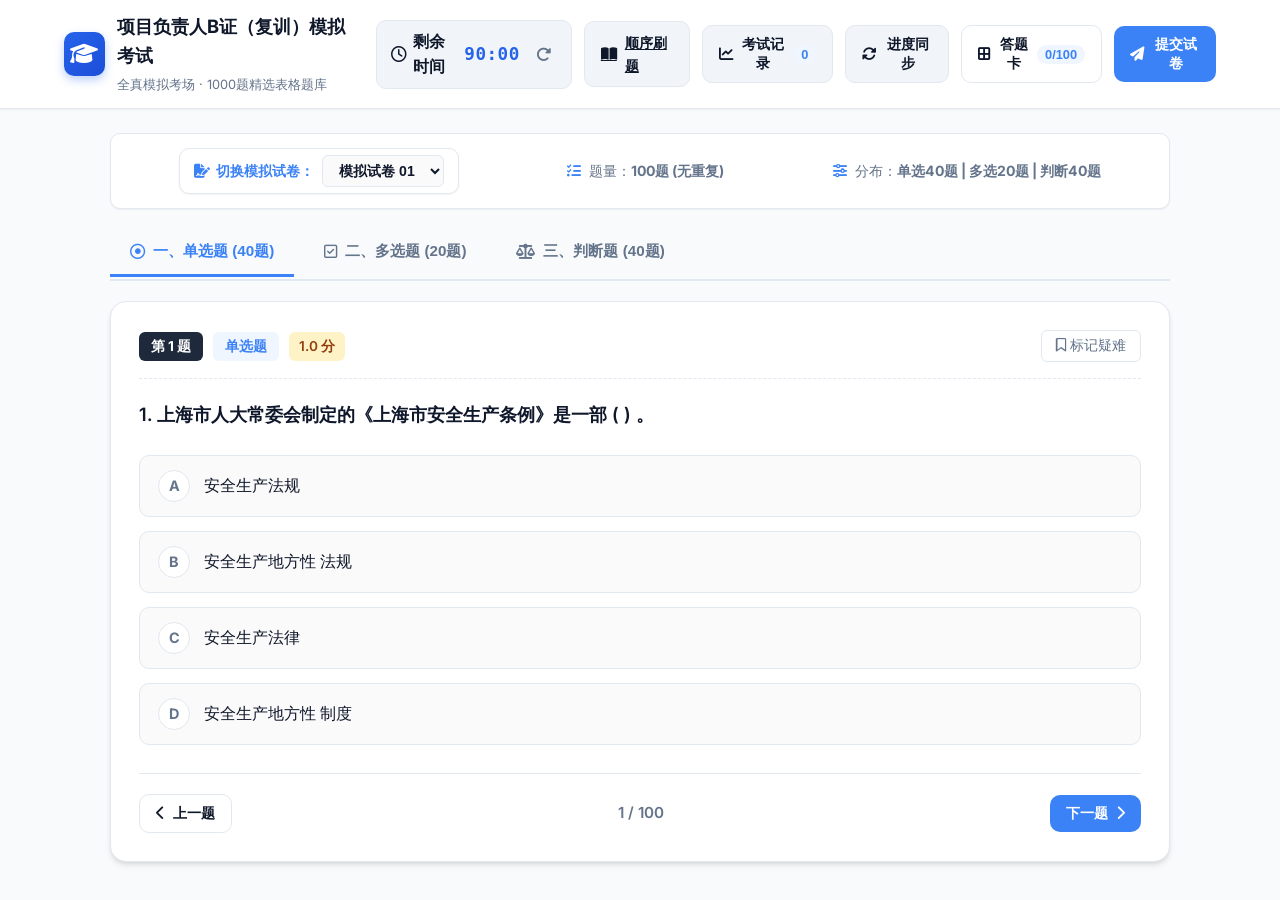
==== commit 783cb11e: "Add files via upload" ====
--- a/index.html
+++ b/index.html
@@ -46,6 +46,11 @@
             <span class="badge-count" id="recordCountBadge">0</span>
           </button>
 
+          <!-- Exam Progress Sync Button -->
+          <button class="btn btn-secondary" id="btnExamSyncModal" title="同步跨设备考试进度与历史记录">
+            <i class="fa-solid fa-rotate"></i> 进度同步
+          </button>
+
           <!-- Answer Sheet Button -->
           <button class="btn btn-outline" id="btnToggleSheet" title="查看答题卡">
             <i class="fa-solid fa-border-all"></i> 答题卡
@@ -362,6 +367,46 @@
         </div>
       </div>
     </div>
+
+    <!-- EXAM PROGRESS SYNC MODAL -->
+    <div class="modal-overlay" id="examSyncModal">
+      <div class="modal-card">
+        <div class="modal-header">
+          <h3><i class="fa-solid fa-rotate"></i> 模拟考试跨设备进度同步</h3>
+          <button class="modal-close" id="btnCloseExamSync"><i class="fa-solid fa-xmark"></i></button>
+        </div>
+        <div class="modal-body">
+          <!-- Option 1: Cloud Auto Sync -->
+          <div class="sync-block">
+            <h4><i class="fa-solid fa-cloud-arrow-up"></i> 方式一：专属暗号 极速云端自动同步</h4>
+            <p class="sync-desc">设置您的专属考试暗号（如手机号或自拟暗号），在其他设备输入相同暗号即可随时同步考试历史记录与作答数据！</p>
+            <div class="sync-input-row">
+              <input type="text" id="examCloudSyncKeyInput" placeholder="请输入您的专属暗号（如：13800138000）" class="form-input">
+              <button class="btn btn-primary" id="btnExamCloudSyncNow">
+                <i class="fa-solid fa-link"></i> 绑定并同步
+              </button>
+            </div>
+            <div class="sync-status" id="examCloudSyncStatus"></div>
+          </div>
+
+          <hr class="sync-divider">
+
+          <!-- Option 2: Export / Import via Compact Code -->
+          <div class="sync-block">
+            <h4><i class="fa-solid fa-key"></i> 方式二：精简暗号口令 手动迁移（离线备用）</h4>
+            <p class="sync-desc">在已有考试记录的设备上点击【复制考试暗号】，在另一台设备上点击【粘贴暗号导入】即可秒级同步！</p>
+            <div class="sync-btn-row">
+              <button class="btn btn-secondary" id="btnExportExamCode">
+                <i class="fa-solid fa-copy"></i> 复制考试暗号
+              </button>
+              <button class="btn btn-secondary" id="btnImportExamCode">
+                <i class="fa-solid fa-file-import"></i> 粘贴暗号导入记录
+              </button>
+            </div>
+          </div>
+        </div>
+      </div>
+    </div>
   </div>
 
   <!-- Load Question Bank JS -->
--- a/style.css
+++ b/style.css
@@ -1221,3 +1221,66 @@
 .h-item-score.pass { color: var(--success); }
 .h-item-score.fail { color: var(--danger); }
 
+/* ==================== EXAM SYNC MODAL STYLES ==================== */
+.sync-block {
+  margin-bottom: 12px;
+}
+
+.sync-block h4 {
+  font-size: 0.95rem;
+  font-weight: 700;
+  margin-bottom: 6px;
+  color: var(--text-main);
+}
+
+.sync-desc {
+  font-size: 0.85rem;
+  color: var(--text-muted);
+  margin-bottom: 14px;
+  line-height: 1.5;
+}
+
+.sync-input-group, .sync-input-row {
+  display: flex;
+  gap: 10px;
+  margin-bottom: 10px;
+}
+
+.sync-input, .form-input {
+  flex: 1;
+  padding: 10px 14px;
+  border-radius: var(--radius-md);
+  border: 1.5px solid var(--border-color);
+  font-size: 0.9rem;
+  outline: none;
+}
+
+.sync-input:focus, .form-input:focus {
+  border-color: var(--primary);
+}
+
+.sync-status {
+  font-size: 0.85rem;
+  font-weight: 600;
+  margin-top: 6px;
+}
+
+.sync-status.success { color: var(--success); }
+.sync-status.error { color: var(--danger); }
+
+.sync-divider {
+  border: 0;
+  height: 1px;
+  background-color: var(--border-color);
+  margin: 20px 0;
+}
+
+.sync-btn-row {
+  display: flex;
+  gap: 12px;
+}
+
+.sync-btn-row .btn {
+  flex: 1;
+}
+
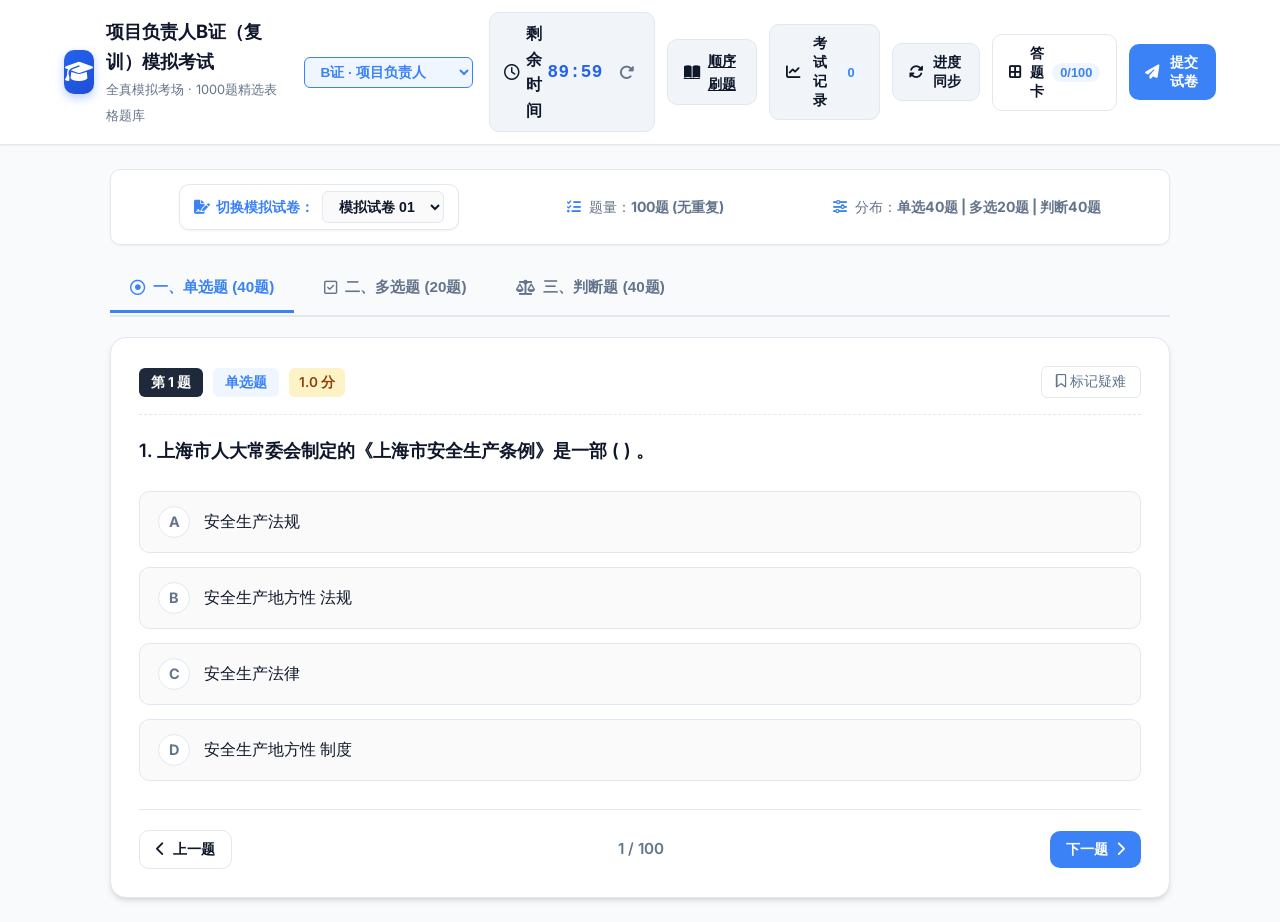
==== commit 803c7bb9: "Add files via upload" ====
--- a/index.html
+++ b/index.html
@@ -19,9 +19,14 @@
         <div class="brand">
           <div class="brand-icon"><i class="fa-solid fa-graduation-cap"></i></div>
           <div class="brand-text">
-            <h1>项目负责人B证（复训）模拟考试</h1>
-            <span class="subtitle">全真模拟考场 · 1000题精选表格题库</span>
-          </div>
+            <h1 id="examHeaderTitle">项目负责人B证（复训）模拟考试</h1>
+            <span class="subtitle" id="examHeaderSubtitle">全真模拟考场 · 1000题精选表格题库</span>
+          </div>
+          <select id="licenseSelect" class="license-select-dropdown" title="切换训练项目（A证/B证/C证）">
+            <option value="A">A证 · 主要负责人</option>
+            <option value="B" selected>B证 · 项目负责人</option>
+            <option value="C">C证 · 专职安全员C3</option>
+          </select>
         </div>
 
         <div class="header-right">
@@ -376,9 +381,29 @@
           <button class="modal-close" id="btnCloseExamSync"><i class="fa-solid fa-xmark"></i></button>
         </div>
         <div class="modal-body">
+          <!-- Option 0: One-Click Link & QR Code Sync -->
+          <div class="sync-block">
+            <h4><i class="fa-solid fa-qrcode"></i> 方式一：一键超链接 / 微信扫码即同步（零复制 · 最便捷 ⭐⭐⭐⭐⭐）</h4>
+            <p class="sync-desc">无需复制粘贴！一键生成同步链接或二维码，发到微信/QQ点开链接或手机扫码，0.1 秒自动完成考试历史与记录同步！</p>
+            <div class="sync-btn-row">
+              <button class="btn btn-primary" id="btnShareExamSyncLink">
+                <i class="fa-solid fa-link"></i> 复制一键同步链接 (发微信)
+              </button>
+              <button class="btn btn-secondary" id="btnShowExamQrCode">
+                <i class="fa-solid fa-qrcode"></i> 手机扫码一键同步
+              </button>
+            </div>
+            <div id="examQrCodeContainer" class="qr-container" style="display:none; margin-top: 12px; text-align: center;">
+              <img id="examQrCodeImg" src="" alt="同步二维码" style="width:150px; height:150px; border-radius: 8px; border: 1px solid var(--border-color); padding: 6px; background: white;">
+              <p style="font-size:0.8rem; color:var(--text-muted); margin-top:6px;">使用手机微信或相机扫码，直接打开页面即可自动同步！</p>
+            </div>
+          </div>
+
+          <hr class="sync-divider">
+
           <!-- Option 1: Cloud Auto Sync -->
           <div class="sync-block">
-            <h4><i class="fa-solid fa-cloud-arrow-up"></i> 方式一：专属暗号 极速云端自动同步</h4>
+            <h4><i class="fa-solid fa-cloud-arrow-up"></i> 方式二：专属考试暗号 极速云端自动同步</h4>
             <p class="sync-desc">设置您的专属考试暗号（如手机号或自拟暗号），在其他设备输入相同暗号即可随时同步考试历史记录与作答数据！</p>
             <div class="sync-input-row">
               <input type="text" id="examCloudSyncKeyInput" placeholder="请输入您的专属暗号（如：13800138000）" class="form-input">
@@ -391,17 +416,27 @@
 
           <hr class="sync-divider">
 
-          <!-- Option 2: Export / Import via Compact Code -->
+          <!-- Option 2: Export / Import via Compact Code (Dual Protection) -->
           <div class="sync-block">
-            <h4><i class="fa-solid fa-key"></i> 方式二：精简暗号口令 手动迁移（离线备用）</h4>
-            <p class="sync-desc">在已有考试记录的设备上点击【复制考试暗号】，在另一台设备上点击【粘贴暗号导入】即可秒级同步！</p>
-            <div class="sync-btn-row">
-              <button class="btn btn-secondary" id="btnExportExamCode">
-                <i class="fa-solid fa-copy"></i> 复制考试暗号
-              </button>
-              <button class="btn btn-secondary" id="btnImportExamCode">
-                <i class="fa-solid fa-file-import"></i> 粘贴暗号导入记录
-              </button>
+            <h4><i class="fa-solid fa-paste"></i> 方式三：直接粘贴暗号/链接 导入记录（双保险备用）</h4>
+            <p class="sync-desc">您可以直接在下方输入框中粘贴您复制的考试暗号或一键链接（支持 ⌘V / Ctrl+V / 长按粘贴），点击【确认导入】即可！</p>
+            
+            <div class="sync-paste-box">
+              <textarea id="importExamCodeInput" class="sync-textarea" rows="2" placeholder="在此直接粘贴您复制的考试暗号或一键链接..."></textarea>
+              <div class="sync-btn-row" style="margin-top: 10px;">
+                <button class="btn btn-primary" id="btnConfirmExamImportPaste">
+                  <i class="fa-solid fa-file-import"></i> 确认导入并合并考试记录
+                </button>
+                <button class="btn btn-secondary" id="btnExportExamCode">
+                  <i class="fa-solid fa-copy"></i> 生成考试暗号
+                </button>
+              </div>
+            </div>
+
+            <!-- Export Display Box -->
+            <div id="exportExamResultBox" class="sync-export-result" style="display:none; margin-top: 12px;">
+              <p style="font-size:0.82rem; font-weight:600; color:var(--success); margin-bottom:6px;" id="exportExamResultTitle">✅ 考试暗号已生成！若未自动复制，请点击下方文本框【全选复制】：</p>
+              <textarea id="exportExamTextarea" class="sync-textarea" rows="2" readonly onclick="this.select();"></textarea>
             </div>
           </div>
         </div>
@@ -410,8 +445,10 @@
   </div>
 
   <!-- Load Question Bank JS -->
-  <script src="questions_bank.js?v=20260731_v3"></script>
+  <script src="questions_bank.js?v=20260804_v2"></script>
+  <script src="questions_bank_a.js?v=20261126"></script>
+  <script src="questions_bank_c.js?v=20261126"></script>
   <!-- Load Main Application Logic JS -->
-  <script src="app.js?v=20260731_v3"></script>
+  <script src="app.js?v=20261126"></script>
 </body>
 </html>
--- a/style.css
+++ b/style.css
@@ -100,6 +100,26 @@
   color: var(--text-muted);
 }
 
+.license-select-dropdown {
+  margin-left: 8px;
+  padding: 6px 12px;
+  border-radius: var(--radius-sm);
+  border: 1.5px solid var(--primary);
+  font-size: 0.85rem;
+  font-weight: 600;
+  color: var(--primary);
+  background-color: #eff6ff;
+  outline: none;
+  cursor: pointer;
+  transition: all 0.15s ease;
+}
+
+.license-select-dropdown:hover,
+.license-select-dropdown:focus {
+  background-color: #dbeafe;
+  box-shadow: 0 0 0 3px rgba(37, 99, 235, 0.15);
+}
+
 .header-right {
   display: flex;
   align-items: center;
@@ -671,24 +691,72 @@
 }
 
 .review-opt-line {
-  font-size: 0.9rem;
-  padding: 8px 12px;
+  display: flex;
+  align-items: center;
+  gap: 10px;
+  font-size: 0.92rem;
+  padding: 10px 14px;
   border-radius: var(--radius-sm);
   background-color: white;
-  border: 1px solid var(--border-color);
-}
-
-.review-opt-line.is-user {
+  border: 1.5px solid var(--border-color);
+  transition: all 0.2s ease;
+}
+
+.review-opt-line .opt-label {
+  font-weight: 700;
+  min-width: 20px;
+  color: var(--text-main);
+}
+
+.review-opt-line .opt-content {
+  flex: 1;
+  color: var(--text-main);
+}
+
+.review-opt-line.is-correct-user {
+  border-color: #10b981;
+  background-color: #ecfdf5;
+  color: #065f46;
+  font-weight: 600;
+}
+
+.review-opt-line.is-correct {
+  border-color: #34d399;
+  background-color: #f0fdf4;
+  color: #047857;
+  font-weight: 600;
+}
+
+.review-opt-line.is-user-wrong {
   border-color: #fca5a5;
-  background-color: var(--danger-light);
-  color: var(--danger);
-}
-
-.review-opt-line.is-correct {
-  border-color: #6ee7b7;
-  background-color: var(--success-light);
-  color: var(--success);
-  font-weight: 600;
+  background-color: #fef2f2;
+  color: #991b1b;
+}
+
+.review-tag {
+  font-size: 0.78rem;
+  font-weight: 700;
+  padding: 2px 8px;
+  border-radius: 4px;
+  display: inline-flex;
+  align-items: center;
+  gap: 4px;
+  margin-left: auto;
+}
+
+.review-tag.tag-correct-user {
+  background-color: #d1fae5;
+  color: #047857;
+}
+
+.review-tag.tag-correct {
+  background-color: #d1fae5;
+  color: #047857;
+}
+
+.review-tag.tag-user-wrong {
+  background-color: #fee2e2;
+  color: #b91c1c;
 }
 
 .review-ans-row {
@@ -1284,3 +1352,29 @@
   flex: 1;
 }
 
+.sync-textarea {
+  width: 100%;
+  padding: 10px 14px;
+  border-radius: var(--radius-md);
+  border: 1.5px solid var(--border-color);
+  font-size: 0.88rem;
+  font-family: inherit;
+  outline: none;
+  resize: vertical;
+  box-sizing: border-box;
+  transition: border-color 0.2s ease;
+  background-color: #ffffff;
+}
+
+.sync-textarea:focus {
+  border-color: var(--primary);
+  box-shadow: 0 0 0 3px rgba(37, 99, 235, 0.1);
+}
+
+.sync-export-result {
+  background-color: #f8fafc;
+  padding: 12px;
+  border-radius: var(--radius-md);
+  border: 1.5px dashed var(--primary);
+}
+
